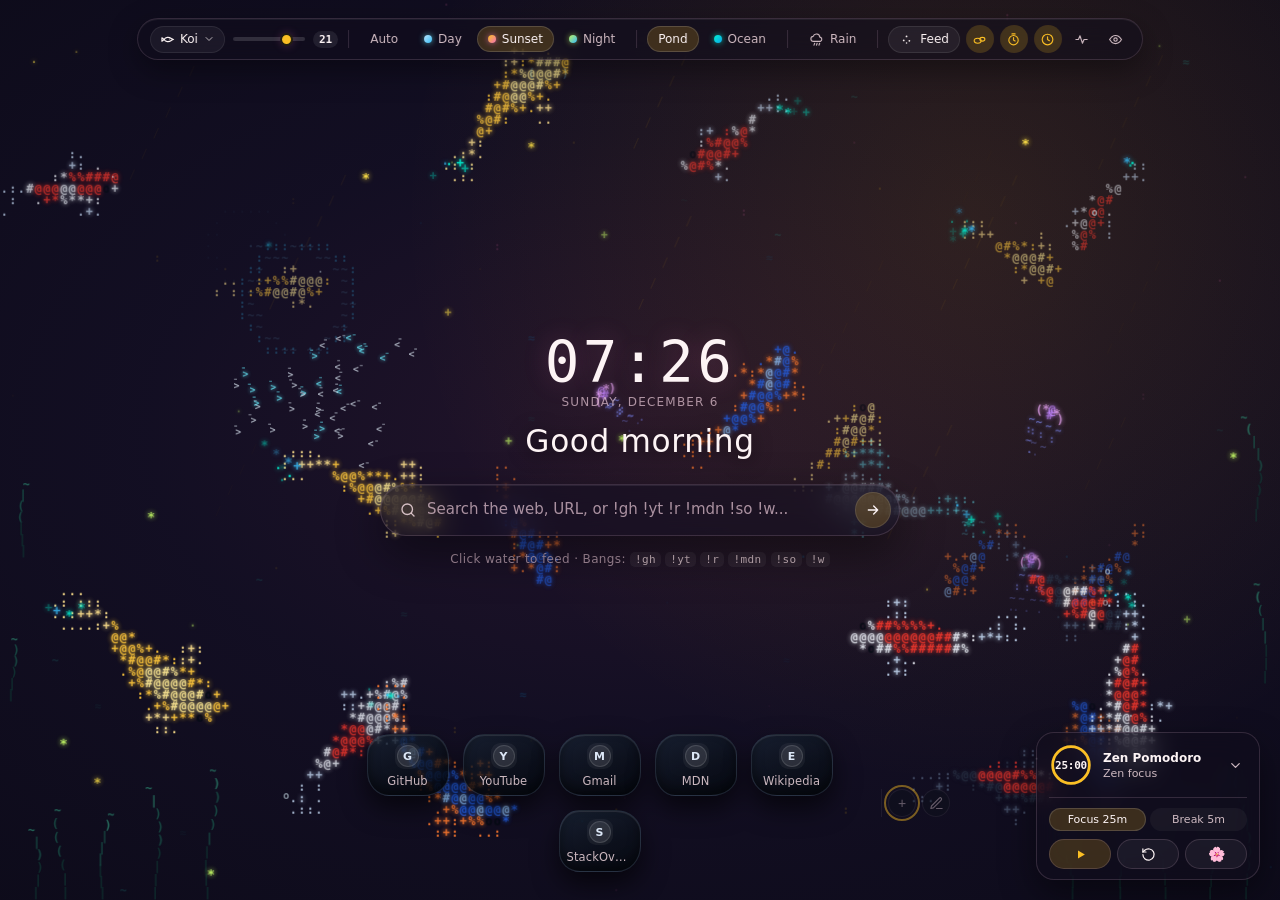
==== tests/ui.html @ 80a0f264 "refactor: complete audit remediation with ES modules, i18n, tests, and CI - Harden MV3 manifest CSP," ====
<!DOCTYPE html>
<html lang="es" data-solar="night">
<head>
  <meta charset="UTF-8">
  <title>UI Integration Tests · ASCII Koi Pond</title>
  <link rel="stylesheet" href="../styles/tokens.css">
  <link rel="stylesheet" href="../styles/base.css">
  <link rel="stylesheet" href="../styles/topbar.css">
  <link rel="stylesheet" href="../styles/stage.css">
  <link rel="stylesheet" href="../styles/widgets.css">
  <link rel="stylesheet" href="../styles/responsive.css">
</head>
<body>
  <div id="test-report" data-status="running" data-pass="0" data-fail="0" hidden>
    <pre id="test-summary">Running...</pre>
    <ul id="test-log"></ul>
  </div>
  <script type="module" src="./ui.js"></script>
</body>
</html>
---- styles/tokens.css ----
@property --bg-base {
  syntax: "<color>";
  inherits: true;
  initial-value: #05080f;
}

@property --bg-radial-1 {
  syntax: "<color>";
  inherits: true;
  initial-value: rgba(18, 36, 62, 0.36);
}

@property --bg-radial-2 {
  syntax: "<color>";
  inherits: true;
  initial-value: rgba(9, 18, 32, 0.22);
}

@property --bg-radial-accent {
  syntax: "<color>";
  inherits: true;
  initial-value: rgba(56, 189, 248, 0.05);
}

:root {
  --bg-base: #05080f;
  --bg-radial-1: rgba(18, 36, 62, 0.36);
  --bg-radial-2: rgba(9, 18, 32, 0.22);
  --bg-radial-accent: rgba(56, 189, 248, 0.05);
  --surface-glass: rgba(10, 16, 28, 0.56);
  --surface-glass-hover: rgba(15, 24, 40, 0.72);
  --surface-pill: rgba(9, 14, 24, 0.54);
  --border-glass: rgba(190, 220, 255, 0.13);
  --border-glass-focus: rgba(125, 211, 252, 0.48);
  --text-primary: #eef4ff;
  --text-secondary: rgba(210, 226, 248, 0.80);
  --text-muted: rgba(176, 202, 234, 0.68);
  --accent: #7dd3fc;
  --accent-soft: rgba(125, 211, 252, 0.16);
  --accent-glow: rgba(125, 211, 252, 0.22);
  --font-sans: system-ui, -apple-system, "Segoe UI", Roboto, "Helvetica Neue", Arial, sans-serif;
  --font-mono: "Cascadia Code", "JetBrains Mono", "Fira Code", Consolas, "SFMono-Regular", ui-monospace, monospace;
}

/* Día (07:00 - 17:59): Azul petróleo profundo #081424 */
html[data-solar="day"] {
  --bg-base: #081424;
  --bg-radial-1: rgba(24, 72, 108, 0.42);
  --bg-radial-2: rgba(12, 34, 58, 0.28);
  --bg-radial-accent: rgba(125, 211, 252, 0.11);
  --surface-glass: rgba(10, 24, 40, 0.52);
  --surface-glass-hover: rgba(14, 34, 56, 0.68);
  --surface-pill: rgba(9, 22, 38, 0.5);
  --border-glass: rgba(186, 230, 253, 0.17);
  --border-glass-focus: rgba(103, 232, 249, 0.55);
  --text-primary: #f0f9ff;
  --text-secondary: rgba(214, 238, 254, 0.84);
  --text-muted: rgba(196, 228, 250, 0.70);
  --accent: #67e8f9;
  --accent-soft: rgba(103, 232, 249, 0.18);
  --accent-glow: rgba(103, 232, 249, 0.26);
}

/* Atardecer (18:00 - 20:29): Índigo oscuro con reflejos ámbar y magenta sutiles */
html[data-solar="sunset"] {
  --bg-base: #0d0b1a;
  --bg-radial-1: rgba(74, 36, 72, 0.36);
  --bg-radial-2: rgba(34, 24, 58, 0.28);
  --bg-radial-accent: rgba(245, 158, 11, 0.12);
  --surface-glass: rgba(20, 15, 32, 0.56);
  --surface-glass-hover: rgba(30, 21, 46, 0.72);
  --surface-pill: rgba(18, 13, 28, 0.54);
  --border-glass: rgba(251, 207, 232, 0.15);
  --border-glass-focus: rgba(251, 191, 36, 0.52);
  --text-primary: #fdf4f5;
  --text-secondary: rgba(246, 222, 228, 0.82);
  --text-muted: rgba(232, 200, 214, 0.70);
  --accent: #fbbf24;
  --accent-soft: rgba(251, 191, 36, 0.18);
  --accent-glow: rgba(244, 114, 182, 0.24);
}

/* Noche (20:30 - 06:59): Fondo abisal #05080f */
html[data-solar="night"] {
  --bg-base: #05080f;
  --bg-radial-1: rgba(14, 28, 50, 0.34);
  --bg-radial-2: rgba(7, 14, 26, 0.24);
  --bg-radial-accent: rgba(163, 230, 53, 0.04);
  --surface-glass: rgba(8, 13, 24, 0.58);
  --surface-glass-hover: rgba(13, 20, 36, 0.74);
  --surface-pill: rgba(8, 12, 22, 0.55);
  --border-glass: rgba(190, 220, 255, 0.12);
  --border-glass-focus: rgba(163, 230, 53, 0.45);
  --text-primary: #eef4ff;
  --text-secondary: rgba(206, 224, 246, 0.80);
  --text-muted: rgba(176, 202, 234, 0.68);
  --accent: #bef264;
  --accent-soft: rgba(190, 242, 100, 0.15);
  --accent-glow: rgba(190, 242, 100, 0.2);
}

html[data-biome="ocean"] {
  --bg-radial-1: rgba(12, 48, 72, 0.42);
  --bg-radial-2: rgba(6, 24, 42, 0.28);
  --bg-radial-accent: rgba(0, 245, 212, 0.08);
}

html[data-biome="ocean"][data-solar="night"] {
  --accent: #2dd4bf;
  --accent-soft: rgba(45, 212, 191, 0.16);
  --accent-glow: rgba(45, 212, 191, 0.22);
  --border-glass-focus: rgba(45, 212, 191, 0.48);
}
---- styles/base.css ----
*,
*::before,
*::after {
  box-sizing: border-box;
}

html {
  transition:
    --bg-base 0.9s ease,
    --bg-radial-1 0.9s ease,
    --bg-radial-2 0.9s ease,
    --bg-radial-accent 0.9s ease;
}

html,
body {
  margin: 0;
  padding: 0;
  width: 100%;
  height: 100%;
  overflow: hidden;
  background-color: var(--bg-base);
  color: var(--text-primary);
  font-family: var(--font-sans);
  -webkit-font-smoothing: antialiased;
}

body {
  position: relative;
  background:
    radial-gradient(circle at 76% 24%, var(--bg-radial-accent) 0%, transparent 48%),
    radial-gradient(
      ellipse 80% 70% at 50% 48%,
      var(--bg-radial-1) 0%,
      var(--bg-radial-2) 48%,
      var(--bg-base) 100%
    );
}

#koi-canvas {
  position: fixed;
  inset: 0;
  width: 100%;
  height: 100%;
  display: block;
  z-index: 0;
  cursor: crosshair;
  user-select: none;
}

#koi-canvas,
.top-bar,
.fauna-popover,
.river-stones-dock,
.pomodoro-widget,
.zen-exit-btn,
.zen-toast,
.perf-badge {
  user-select: none;
}

.fauna-trigger-btn:focus-visible,
.range-slider:focus-visible,
.solar-btn:focus-visible,
.biome-btn:focus-visible,
.toggle-btn:focus-visible,
.action-btn:focus-visible,
.icon-btn:focus-visible,
.fauna-preset-btn:focus-visible,
.species-card:focus-visible,
.env-chip:focus-visible,
.firefly-mode-btn:focus-visible,
.bang-badge:focus-visible,
.search-submit:focus-visible,
.river-stone:focus-visible,
.stone-mini-btn:focus-visible,
.stone-ctrl-btn:focus-visible,
.stone-modal-btn:focus-visible,
.pomo-collapse-btn:focus-visible,
.pomo-mode-btn:focus-visible,
.pomo-btn:focus-visible,
.zen-exit-btn:focus-visible {
  outline: 2px solid var(--accent);
  outline-offset: 2px;
}

@supports not ((backdrop-filter: blur(1px)) or (-webkit-backdrop-filter: blur(1px))) {
  :root,
  html[data-solar="day"],
  html[data-solar="sunset"],
  html[data-solar="night"] {
    --surface-glass: rgba(10, 16, 28, 0.88);
    --surface-pill: rgba(9, 14, 24, 0.86);
  }
}
---- styles/topbar.css ----
/* --- Top Discrete Control Pill --- */
.top-bar {
  position: fixed;
  top: 18px;
  left: 50%;
  transform: translateX(-50%);
  z-index: 20;
  max-width: calc(100vw - 24px);
  transition: opacity 0.4s ease, transform 0.4s cubic-bezier(0.22, 1, 0.36, 1);
}

.control-pill {
  display: flex;
  align-items: center;
  gap: 10px;
  padding: 6px 12px;
  border-radius: 999px;
  background: var(--surface-pill);
  border: 1px solid var(--border-glass);
  backdrop-filter: blur(14px);
  -webkit-backdrop-filter: blur(14px);
  box-shadow:
    0 10px 30px rgba(0, 0, 0, 0.38),
    inset 0 1px 0 rgba(255, 255, 255, 0.06);
  flex-wrap: nowrap;
  overflow-x: auto;
  scrollbar-width: none;
}

.control-pill::-webkit-scrollbar {
  display: none;
}

.control-group {
  display: flex;
  align-items: center;
  gap: 6px;
  flex-shrink: 0;
}

.icon {
  width: 15px;
  height: 15px;
  flex-shrink: 0;
}

.pill-divider {
  width: 1px;
  height: 18px;
  background: var(--border-glass);
  flex-shrink: 0;
}

/* Range Slider */
.range-slider {
  -webkit-appearance: none;
  appearance: none;
  width: 72px;
  height: 4px;
  border-radius: 999px;
  background: rgba(255, 255, 255, 0.14);
  outline: none;
  cursor: pointer;
}

.range-slider::-webkit-slider-thumb {
  -webkit-appearance: none;
  appearance: none;
  width: 13px;
  height: 13px;
  border-radius: 50%;
  background: var(--accent);
  border: 2px solid rgba(5, 8, 15, 0.88);
  box-shadow: 0 0 10px var(--accent-glow);
  cursor: pointer;
  transition: transform 0.15s ease;
}

.range-slider::-webkit-slider-thumb:hover {
  transform: scale(1.16);
}

.range-slider::-moz-range-thumb {
  width: 13px;
  height: 13px;
  border-radius: 50%;
  background: var(--accent);
  border: 2px solid rgba(5, 8, 15, 0.88);
  box-shadow: 0 0 10px var(--accent-glow);
  cursor: pointer;
}

.count-badge {
  min-width: 22px;
  text-align: center;
  font-family: var(--font-mono);
  font-size: 11px;
  font-weight: 600;
  color: var(--text-primary);
  background: rgba(255, 255, 255, 0.08);
  padding: 2px 6px;
  border-radius: 999px;
}

.solar-selector,
.biome-selector,
.control-toggles {
  gap: 4px;
}

.solar-btn,
.biome-btn,
.toggle-btn,
.action-btn,
.icon-btn {
  display: inline-flex;
  align-items: center;
  justify-content: center;
  gap: 6px;
  border: 1px solid transparent;
  background: transparent;
  color: var(--text-secondary);
  font-family: var(--font-sans);
  font-size: 12px;
  font-weight: 500;
  border-radius: 999px;
  padding: 5px 10px;
  cursor: pointer;
  transition:
    color 0.2s ease,
    background-color 0.2s ease,
    border-color 0.2s ease,
    transform 0.15s ease;
  white-space: nowrap;
}

.solar-btn:hover,
.biome-btn:hover,
.toggle-btn:hover,
.action-btn:hover,
.icon-btn:hover {
  color: var(--text-primary);
  background: rgba(255, 255, 255, 0.08);
}

.solar-btn:active,
.biome-btn:active,
.toggle-btn:active,
.action-btn:active,
.icon-btn:active {
  transform: scale(0.96);
}

.solar-btn.is-active,
.biome-btn.is-active,
.toggle-btn[aria-pressed="true"] {
  color: var(--text-primary);
  background: var(--accent-soft);
  border-color: rgba(255, 255, 255, 0.15);
}

.swatch {
  width: 8px;
  height: 8px;
  border-radius: 50%;
  display: inline-block;
}

.swatch-ocean {
  background: linear-gradient(135deg, #00f5d4, #0ea5e9);
  box-shadow: 0 0 6px rgba(0, 245, 212, 0.7);
}

.swatch-day {
  background: linear-gradient(135deg, #bae6fd, #38bdf8);
  box-shadow: 0 0 6px rgba(103, 232, 249, 0.7);
}

.swatch-sunset {
  background: linear-gradient(135deg, #fbbf24, #f472b6);
  box-shadow: 0 0 6px rgba(244, 114, 182, 0.7);
}

.swatch-night {
  background: linear-gradient(135deg, #bef264, #38bdf8);
  box-shadow: 0 0 6px rgba(190, 242, 100, 0.65);
}

.action-btn {
  background: rgba(255, 255, 255, 0.06);
  border-color: rgba(255, 255, 255, 0.09);
  color: var(--text-primary);
}

.action-btn:hover {
  background: var(--accent-soft);
  border-color: var(--border-glass-focus);
}

.icon-btn {
  width: 28px;
  height: 28px;
  padding: 0;
}

.icon-btn[aria-pressed="true"] {
  color: var(--accent);
  background: var(--accent-soft);
}
---- styles/stage.css ----
/* --- Center Hero Stage --- */
.center-stage {
  position: fixed;
  inset: 0;
  z-index: 10;
  display: flex;
  align-items: center;
  justify-content: center;
  padding: 24px;
  pointer-events: none;
  transition: opacity 0.45s ease, transform 0.45s cubic-bezier(0.22, 1, 0.36, 1);
}

.hero-card {
  width: min(560px, 92vw);
  display: flex;
  flex-direction: column;
  align-items: center;
  text-align: center;
  gap: 12px;
  padding: 24px 20px;
  border-radius: 28px;
  pointer-events: auto;
}

.clock-wrap {
  display: flex;
  flex-direction: column;
  align-items: center;
  gap: 3px;
  transition: opacity 0.25s ease, max-height 0.25s ease, margin 0.25s ease;
}

.clock-wrap.is-hidden {
  opacity: 0;
  max-height: 0;
  overflow: hidden;
  margin: 0;
  pointer-events: none;
}

.clock {
  font-family: var(--font-mono);
  font-size: clamp(2.4rem, 5vw, 3.6rem);
  font-weight: 300;
  letter-spacing: 0.06em;
  line-height: 1;
  min-height: 1em;
  color: var(--text-primary);
  text-shadow: 0 0 26px var(--accent-glow);
}

.date-label {
  font-size: 12px;
  letter-spacing: 0.1em;
  text-transform: uppercase;
  color: var(--text-muted);
}

.greeting {
  margin: 2px 0 8px;
  font-size: clamp(1.35rem, 2.8vw, 1.95rem);
  font-weight: 400;
  letter-spacing: 0.02em;
  min-height: 1.3em;
  color: var(--text-primary);
  text-shadow: 0 2px 18px rgba(0, 0, 0, 0.65);
}

.search-form {
  width: 100%;
  display: flex;
  align-items: center;
  gap: 10px;
  padding: 7px 8px 7px 18px;
  border-radius: 999px;
  background: var(--surface-glass);
  border: 1px solid var(--border-glass);
  backdrop-filter: blur(14px);
  -webkit-backdrop-filter: blur(14px);
  box-shadow:
    0 18px 46px rgba(0, 0, 0, 0.45),
    inset 0 1px 0 rgba(255, 255, 255, 0.08);
  transition:
    border-color 0.25s ease,
    background-color 0.25s ease,
    box-shadow 0.25s ease,
    transform 0.25s ease;
}

.search-form:hover {
  background: var(--surface-glass-hover);
  border-color: rgba(255, 255, 255, 0.22);
}

.search-form:focus-within {
  background: var(--surface-glass-hover);
  border-color: var(--border-glass-focus);
  box-shadow:
    0 20px 52px rgba(0, 0, 0, 0.55),
    0 0 28px var(--accent-glow),
    inset 0 1px 0 rgba(255, 255, 255, 0.1);
  transform: translateY(-1px);
}

.search-form:has(.search-input:focus-visible) {
  outline: 2px solid var(--accent);
  outline-offset: 2px;
}

.search-icon {
  width: 18px;
  height: 18px;
  color: var(--text-secondary);
  flex-shrink: 0;
}

.search-input {
  flex: 1;
  min-width: 0;
  border: none;
  outline: none;
  background: transparent;
  color: var(--text-primary);
  font-family: var(--font-sans);
  font-size: 15px;
  line-height: 1.4;
  padding: 6px 0;
}

.search-input::placeholder {
  color: var(--text-muted);
}

.search-input::-webkit-search-cancel-button {
  -webkit-appearance: none;
  appearance: none;
}

.search-submit {
  width: 36px;
  height: 36px;
  border-radius: 50%;
  border: 1px solid rgba(255, 255, 255, 0.1);
  background: var(--accent-soft);
  color: var(--text-primary);
  display: inline-flex;
  align-items: center;
  justify-content: center;
  cursor: pointer;
  flex-shrink: 0;
  transition: background-color 0.2s ease, transform 0.15s ease, border-color 0.2s ease;
}

.search-submit svg {
  width: 16px;
  height: 16px;
}

.search-submit:hover {
  background: var(--accent);
  color: #05080f;
  border-color: transparent;
}

.search-submit:active {
  transform: scale(0.94);
}

.pond-hint {
  margin: 4px 0 0;
  font-size: 12px;
  letter-spacing: 0.03em;
  color: var(--text-muted);
}

/* --- Zen Mode --- */
html[data-zen="true"] .top-bar,
body.zen-mode .top-bar {
  opacity: 0;
  transform: translate(-50%, -14px);
  pointer-events: none;
}

html[data-zen="true"] .center-stage,
body.zen-mode .center-stage {
  opacity: 0;
  transform: scale(0.97);
  pointer-events: none;
}

html[data-zen="true"] .hero-card,
body.zen-mode .hero-card {
  pointer-events: none;
}

.zen-exit-btn {
  position: fixed;
  top: 18px;
  right: 18px;
  z-index: 30;
  display: inline-flex;
  align-items: center;
  gap: 7px;
  padding: 7px 13px;
  border-radius: 999px;
  background: var(--surface-pill);
  border: 1px solid var(--border-glass);
  backdrop-filter: blur(14px);
  -webkit-backdrop-filter: blur(14px);
  color: var(--text-secondary);
  font-family: var(--font-sans);
  font-size: 12px;
  font-weight: 500;
  cursor: pointer;
  opacity: 0;
  pointer-events: none;
  transform: translateY(-6px);
  transition: opacity 0.3s ease, transform 0.3s ease, color 0.2s ease, border-color 0.2s ease;
}

html[data-zen="true"] .zen-exit-btn,
body.zen-mode .zen-exit-btn {
  opacity: 0.72;
  pointer-events: auto;
  transform: translateY(0);
}

html[data-zen="true"].zen-ui-peek .zen-exit-btn,
body.zen-mode.zen-ui-peek .zen-exit-btn,
html[data-zen="true"] .zen-exit-btn:hover,
body.zen-mode .zen-exit-btn:hover,
html[data-zen="true"] .zen-exit-btn:focus-visible,
body.zen-mode .zen-exit-btn:focus-visible {
  opacity: 1;
  color: var(--text-primary);
  border-color: var(--border-glass-focus);
}

.zen-toast {
  position: fixed;
  bottom: 22px;
  left: 50%;
  transform: translate(-50%, 10px);
  z-index: 25;
  padding: 8px 16px;
  border-radius: 999px;
  background: var(--surface-pill);
  border: 1px solid var(--border-glass);
  backdrop-filter: blur(14px);
  -webkit-backdrop-filter: blur(14px);
  color: var(--text-secondary);
  font-size: 12px;
  opacity: 0;
  pointer-events: none;
  transition: opacity 0.35s ease, transform 0.35s ease;
}

.zen-toast.is-visible {
  opacity: 1;
  transform: translate(-50%, 0);
}

.zen-toast kbd {
  font-family: var(--font-mono);
  font-size: 11px;
  padding: 1px 6px;
  border-radius: 5px;
  background: rgba(255, 255, 255, 0.1);
  color: var(--text-primary);
}

/* --- Performance Telemetry Badge --- */
.perf-badge {
  position: fixed;
  top: 20px;
  left: 20px;
  z-index: 22;
  display: inline-flex;
  align-items: center;
  gap: 7px;
  padding: 6px 11px;
  border-radius: 999px;
  background: var(--surface-pill);
  border: 1px solid var(--border-glass);
  backdrop-filter: blur(12px);
  -webkit-backdrop-filter: blur(12px);
  font-family: var(--font-mono);
  font-size: 11px;
  letter-spacing: 0.02em;
  color: var(--text-secondary);
  pointer-events: none;
  box-shadow: 0 8px 24px rgba(0, 0, 0, 0.35);
}

.perf-badge[hidden] {
  display: none;
}

.perf-dot {
  width: 6px;
  height: 6px;
  border-radius: 50%;
  background: #4ade80;
  box-shadow: 0 0 8px rgba(74, 222, 128, 0.75);
}

/* --- Smart Search Bangs --- */
.bang-badge {
  display: inline-flex;
  align-items: center;
  padding: 3px 10px;
  border-radius: 999px;
  font-family: var(--font-sans);
  font-size: 12px;
  font-weight: 600;
  line-height: 1.2;
  letter-spacing: 0.02em;
  flex-shrink: 0;
  cursor: pointer;
  border: 1px solid rgba(255, 255, 255, 0.18);
  transition: transform 0.15s ease, opacity 0.15s ease;
}

.bang-badge:hover {
  opacity: 0.85;
}

.bang-badge[hidden] {
  display: none;
}

.bang-gh {
  background: rgba(241, 245, 249, 0.18);
  color: #f8fafc;
  border-color: rgba(241, 245, 249, 0.35);
}

.bang-yt {
  background: rgba(239, 68, 68, 0.22);
  color: #fecaca;
  border-color: rgba(248, 113, 113, 0.45);
}

.bang-r {
  background: rgba(249, 115, 22, 0.22);
  color: #fed7aa;
  border-color: rgba(251, 146, 60, 0.45);
}

.bang-mdn {
  background: rgba(59, 130, 246, 0.24);
  color: #bfdbfe;
  border-color: rgba(96, 165, 250, 0.48);
}

.bang-so {
  background: rgba(245, 158, 11, 0.24);
  color: #fde68a;
  border-color: rgba(251, 191, 36, 0.48);
}

.bang-w {
  background: rgba(148, 163, 184, 0.24);
  color: #e2e8f0;
  border-color: rgba(203, 213, 225, 0.42);
}

.pond-hint code {
  font-family: var(--font-mono);
  font-size: 11px;
  padding: 1px 5px;
  border-radius: 5px;
  background: rgba(255, 255, 255, 0.06);
  color: var(--text-secondary);
}
---- styles/widgets.css ----
/* --- River Stones Shortcut Dock --- */
.river-stones-dock {
  position: fixed;
  bottom: 22px;
  left: 50%;
  transform: translateX(-50%);
  z-index: 18;
  display: flex;
  align-items: center;
  gap: 12px;
  max-width: calc(100vw - 32px);
  padding: 6px 10px;
  transition: opacity 0.4s ease, transform 0.4s cubic-bezier(0.22, 1, 0.36, 1);
}

.river-stones-dock.is-hidden,
html[data-zen="true"] .river-stones-dock,
body.zen-mode .river-stones-dock {
  opacity: 0;
  transform: translate(-50%, 16px);
  pointer-events: none;
}

.river-stones-list {
  display: flex;
  align-items: center;
  justify-content: center;
  gap: 14px;
  flex-wrap: wrap;
}

.river-stone-wrap {
  position: relative;
  display: flex;
  align-items: center;
}

.river-stone {
  display: flex;
  flex-direction: column;
  align-items: center;
  justify-content: center;
  gap: 5px;
  width: 82px;
  height: 62px;
  padding: 8px 10px;
  background: linear-gradient(
    158deg,
    rgba(24, 34, 50, 0.84) 0%,
    rgba(12, 18, 28, 0.78) 55%,
    rgba(6, 10, 18, 0.92) 100%
  );
  border: 1px solid rgba(190, 220, 255, 0.12);
  color: var(--text-primary);
  text-decoration: none;
  box-shadow:
    0 12px 26px rgba(0, 0, 0, 0.6),
    inset 0 1px 1px rgba(255, 255, 255, 0.11),
    inset 0 -6px 12px rgba(0, 0, 0, 0.45);
  transition:
    transform 0.25s cubic-bezier(0.22, 1, 0.36, 1),
    border-color 0.25s ease,
    box-shadow 0.25s ease,
    background 0.25s ease;
}

.river-stone:hover {
  transform: translateY(-3px);
  background: linear-gradient(
    158deg,
    rgba(30, 44, 64, 0.90) 0%,
    rgba(15, 23, 36, 0.85) 55%,
    rgba(8, 13, 22, 0.95) 100%
  );
  border-color: var(--border-glass-focus);
  box-shadow:
    0 16px 32px rgba(0, 0, 0, 0.65),
    0 0 18px var(--accent-glow),
    inset 0 1px 1px rgba(255, 255, 255, 0.16);
}

.stone-icon-wrap {
  width: 26px;
  height: 26px;
  border-radius: 9px;
  background: rgba(255, 255, 255, 0.05);
  display: flex;
  align-items: center;
  justify-content: center;
  flex-shrink: 0;
}

.stone-favicon {
  width: 18px;
  height: 18px;
  border-radius: 4px;
  object-fit: contain;
}

.stone-fallback {
  width: 22px;
  height: 22px;
  border-radius: 50%;
  background: rgba(255, 255, 255, 0.08);
  border: 1px solid rgba(255, 255, 255, 0.12);
  color: #dce7f7;
  font-size: 11px;
  font-weight: 600;
  display: inline-flex;
  align-items: center;
  justify-content: center;
}

.stone-title {
  font-size: 11.5px;
  font-weight: 450;
  letter-spacing: 0.01em;
  color: var(--text-secondary);
  white-space: nowrap;
  overflow: hidden;
  text-overflow: ellipsis;
  max-width: 66px;
}

.stone-edit-actions {
  position: absolute;
  top: -10px;
  right: -8px;
  display: none;
  gap: 3px;
}

.river-stones-dock.is-editing .stone-edit-actions {
  display: flex;
}

.stone-mini-btn {
  width: 24px;
  height: 24px;
  border-radius: 50%;
  border: 1px solid rgba(255, 255, 255, 0.22);
  background: rgba(15, 23, 38, 0.92);
  color: var(--text-primary);
  font-size: 13px;
  line-height: 1;
  display: inline-flex;
  align-items: center;
  justify-content: center;
  cursor: pointer;
  padding: 0;
}

.stone-mini-del:hover {
  background: #ef4444;
  border-color: #f87171;
}

.stones-controls {
  display: flex;
  flex-direction: row;
  align-items: center;
  gap: 6px;
  padding-left: 6px;
  border-left: 1px solid var(--border-glass);
  opacity: 0.45;
  transition: opacity 0.25s ease;
}

.river-stones-dock:hover .stones-controls,
.river-stones-dock.is-editing .stones-controls {
  opacity: 1;
}

.stone-ctrl-btn {
  width: 28px;
  height: 28px;
  border-radius: 50%;
  border: 1px solid var(--border-glass);
  background: rgba(12, 18, 28, 0.78);
  color: var(--text-secondary);
  font-size: 14px;
  display: inline-flex;
  align-items: center;
  justify-content: center;
  cursor: pointer;
  transition: color 0.2s ease, border-color 0.2s ease, background-color 0.2s ease;
}

.stone-ctrl-btn:hover:not(:disabled),
.stone-ctrl-btn[aria-pressed="true"] {
  color: var(--text-primary);
  border-color: var(--border-glass-focus);
  background: var(--accent-soft);
}

.stone-ctrl-btn:disabled {
  opacity: 0.35;
  cursor: not-allowed;
}

/* Stone Modal */
.stone-modal {
  position: fixed;
  inset: 0;
  z-index: 50;
  display: flex;
  align-items: center;
  justify-content: center;
  background: rgba(3, 6, 12, 0.62);
  backdrop-filter: blur(6px);
}

.stone-modal[hidden] {
  display: none;
}

.stone-modal-card {
  width: min(360px, 90vw);
  padding: 20px;
  border-radius: 20px;
  background: rgba(12, 18, 30, 0.92);
  border: 1px solid var(--border-glass);
  box-shadow: 0 24px 60px rgba(0, 0, 0, 0.65);
  display: flex;
  flex-direction: column;
  gap: 14px;
}

.stone-modal-title {
  margin: 0;
  font-size: 16px;
  font-weight: 500;
  color: var(--text-primary);
}

.stone-field {
  display: flex;
  flex-direction: column;
  gap: 6px;
  font-size: 12px;
  color: var(--text-secondary);
}

.stone-field input {
  padding: 9px 12px;
  border-radius: 10px;
  border: 1px solid var(--border-glass);
  background: rgba(255, 255, 255, 0.05);
  color: var(--text-primary);
  font-family: var(--font-sans);
  font-size: 13px;
  outline: none;
}

.stone-field input:focus {
  border-color: var(--border-glass-focus);
}

.stone-field input:focus-visible {
  outline: 2px solid var(--accent);
  outline-offset: 1px;
  border-color: var(--border-glass-focus);
}

.stone-modal-actions {
  display: flex;
  align-items: center;
  justify-content: space-between;
  gap: 8px;
  margin-top: 4px;
}

.stone-modal-right {
  display: flex;
  gap: 8px;
}

.stone-modal-btn {
  padding: 7px 14px;
  border-radius: 999px;
  border: 1px solid var(--border-glass);
  font-family: var(--font-sans);
  font-size: 12px;
  font-weight: 500;
  cursor: pointer;
}

.stone-btn-ghost {
  background: transparent;
  color: var(--text-secondary);
}

.stone-btn-ghost:hover {
  color: var(--text-primary);
  background: rgba(255, 255, 255, 0.06);
}

.stone-btn-ghost.is-confirming {
  color: #fecaca;
  background: rgba(239, 68, 68, 0.2);
  border-color: rgba(248, 113, 113, 0.55);
}

.stone-btn-save {
  background: var(--accent);
  color: #05080f;
  border-color: transparent;
}

/* --- Pomodoro Widget --- */
.pomodoro-widget {
  position: fixed;
  right: 20px;
  bottom: 20px;
  z-index: 20;
  width: 224px;
  padding: 10px 12px;
  border-radius: 18px;
  background: var(--surface-pill);
  border: 1px solid var(--border-glass);
  backdrop-filter: blur(14px);
  -webkit-backdrop-filter: blur(14px);
  box-shadow: 0 14px 36px rgba(0, 0, 0, 0.45);
  transition: opacity 0.4s ease, transform 0.4s cubic-bezier(0.22, 1, 0.36, 1), width 0.25s ease;
}

.pomodoro-widget.is-hidden,
html[data-zen="true"] .pomodoro-widget,
body.zen-mode .pomodoro-widget {
  opacity: 0;
  transform: translateY(14px);
  pointer-events: none;
}

.pomo-header {
  display: flex;
  align-items: center;
  gap: 10px;
}

.pomo-ring-wrap {
  position: relative;
  width: 44px;
  height: 44px;
  flex-shrink: 0;
  display: flex;
  align-items: center;
  justify-content: center;
}

.pomo-svg {
  width: 44px;
  height: 44px;
  transform: rotate(-90deg);
}

.pomo-track {
  fill: none;
  stroke: rgba(255, 255, 255, 0.1);
  stroke-width: 3;
}

.pomo-progress {
  fill: none;
  stroke: var(--accent);
  stroke-width: 3;
  stroke-linecap: round;
  transition: stroke-dashoffset 0.3s linear;
}

.pomo-time {
  position: absolute;
  font-family: var(--font-mono);
  font-size: 11px;
  font-weight: 600;
  letter-spacing: -0.02em;
  color: var(--text-primary);
}

.pomo-summary {
  flex: 1;
  min-width: 0;
  display: flex;
  flex-direction: column;
  gap: 2px;
}

.pomo-title {
  font-size: 12px;
  font-weight: 600;
  color: var(--text-primary);
}

.pomo-status {
  font-size: 11px;
  color: var(--text-secondary);
  white-space: nowrap;
  overflow: hidden;
  text-overflow: ellipsis;
}

.pomo-collapse-btn {
  width: 24px;
  height: 24px;
  border-radius: 50%;
  border: 1px solid transparent;
  background: transparent;
  color: var(--text-secondary);
  display: inline-flex;
  align-items: center;
  justify-content: center;
  cursor: pointer;
  transition: transform 0.25s ease, background-color 0.2s ease, color 0.2s ease;
}

.pomo-collapse-btn:hover {
  color: var(--text-primary);
  background: rgba(255, 255, 255, 0.08);
}

.pomodoro-widget.is-collapsed .pomo-collapse-btn {
  transform: rotate(180deg);
}

.pomo-body {
  display: flex;
  flex-direction: column;
  gap: 8px;
  margin-top: 10px;
  padding-top: 10px;
  border-top: 1px solid var(--border-glass);
}

.pomodoro-widget.is-collapsed .pomo-body {
  display: none;
}

.pomo-modes {
  display: grid;
  grid-template-columns: 1fr 1fr;
  gap: 4px;
}

.pomo-mode-btn {
  padding: 4px 6px;
  border-radius: 999px;
  border: 1px solid transparent;
  background: rgba(255, 255, 255, 0.04);
  color: var(--text-secondary);
  font-family: var(--font-sans);
  font-size: 11px;
  cursor: pointer;
  transition: all 0.2s ease;
}

.pomo-mode-btn.is-active {
  color: var(--text-primary);
  background: var(--accent-soft);
  border-color: rgba(255, 255, 255, 0.14);
}

.pomo-actions {
  display: flex;
  align-items: center;
  justify-content: space-between;
  gap: 6px;
}

.pomo-btn {
  flex: 1;
  height: 30px;
  border-radius: 999px;
  border: 1px solid var(--border-glass);
  background: rgba(255, 255, 255, 0.05);
  color: var(--text-primary);
  display: inline-flex;
  align-items: center;
  justify-content: center;
  cursor: pointer;
  transition: background-color 0.2s ease, border-color 0.2s ease, transform 0.15s ease;
}

.pomo-btn:hover {
  background: rgba(255, 255, 255, 0.12);
  border-color: var(--border-glass-focus);
}

.pomo-btn:active {
  transform: scale(0.95);
}

.pomo-btn-primary {
  background: var(--accent-soft);
  color: var(--accent);
}

.pomo-btn-primary .icon-pause {
  display: none;
}

.pomo-btn-primary.is-running .icon-play {
  display: none;
}

.pomo-btn-primary.is-running .icon-pause {
  display: block;
}

.pomo-btn-sakura {
  font-size: 14px;
}

.pomo-btn-sakura:hover {
  background: rgba(255, 183, 197, 0.2);
  border-color: rgba(255, 183, 197, 0.45);
}

/* --- Fauna Selector Trigger & Popover --- */
.fauna-trigger-btn {
  display: inline-flex;
  align-items: center;
  gap: 5px;
  padding: 5px 9px;
  border-radius: 999px;
  border: 1px solid rgba(255, 255, 255, 0.08);
  background: rgba(255, 255, 255, 0.05);
  color: var(--text-primary);
  font-family: var(--font-sans);
  font-size: 12px;
  font-weight: 500;
  cursor: pointer;
  white-space: nowrap;
  transition: background-color 0.2s ease, border-color 0.2s ease, color 0.2s ease;
}

.fauna-trigger-btn:hover,
.fauna-trigger-btn[aria-expanded="true"] {
  background: var(--accent-soft);
  border-color: var(--border-glass-focus);
}

.chevron-icon {
  width: 12px;
  height: 12px;
  opacity: 0.72;
  transition: transform 0.2s ease;
}

.fauna-trigger-btn[aria-expanded="true"] .chevron-icon {
  transform: rotate(180deg);
}

.fauna-popover {
  position: fixed;
  top: 66px;
  left: 50%;
  transform: translateX(-50%);
  z-index: 26;
  width: min(440px, calc(100vw - 24px));
  padding: 14px;
  border-radius: 20px;
  background: rgba(9, 14, 24, 0.84);
  border: 1px solid var(--border-glass);
  backdrop-filter: blur(18px);
  -webkit-backdrop-filter: blur(18px);
  box-shadow:
    0 20px 50px rgba(0, 0, 0, 0.58),
    inset 0 1px 0 rgba(255, 255, 255, 0.08);
  display: flex;
  flex-direction: column;
  gap: 12px;
}

.fauna-popover[hidden],
html[data-zen="true"] .fauna-popover,
body.zen-mode .fauna-popover {
  display: none;
}

.fauna-popover-header {
  display: flex;
  align-items: center;
  justify-content: space-between;
  gap: 8px;
}

.fauna-popover-title {
  font-size: 12px;
  font-weight: 600;
  letter-spacing: 0.03em;
  color: var(--text-secondary);
}

.fauna-presets {
  display: flex;
  gap: 4px;
}

.fauna-preset-btn {
  padding: 3px 9px;
  border-radius: 999px;
  border: 1px solid var(--border-glass);
  background: rgba(255, 255, 255, 0.04);
  color: var(--text-secondary);
  font-family: var(--font-sans);
  font-size: 11px;
  cursor: pointer;
  transition: all 0.18s ease;
}

.fauna-preset-btn:hover {
  color: var(--text-primary);
  background: var(--accent-soft);
  border-color: var(--border-glass-focus);
}

.fauna-grid {
  display: grid;
  grid-template-columns: repeat(2, minmax(0, 1fr));
  gap: 8px;
}

.species-card {
  display: flex;
  align-items: center;
  gap: 10px;
  padding: 9px 11px;
  border-radius: 14px;
  border: 1px solid rgba(255, 255, 255, 0.08);
  background: rgba(255, 255, 255, 0.035);
  color: var(--text-secondary);
  font-family: var(--font-sans);
  text-align: left;
  cursor: pointer;
  transition: all 0.2s ease;
}

.species-card:hover {
  background: rgba(255, 255, 255, 0.08);
  color: var(--text-primary);
}

.species-card.is-active {
  background: var(--accent-soft);
  border-color: var(--border-glass-focus);
  color: var(--text-primary);
}

.species-swatch {
  width: 12px;
  height: 12px;
  border-radius: 50%;
  flex-shrink: 0;
}

.swatch-koi {
  background: linear-gradient(135deg, #ffffff 45%, #ff3b2f 55%);
  box-shadow: 0 0 8px rgba(255, 59, 47, 0.5);
}

.swatch-turtle {
  background: linear-gradient(135deg, #2d6a4f 45%, #e9c46a 65%);
  box-shadow: 0 0 8px rgba(82, 183, 136, 0.5);
}

.swatch-whale {
  background: linear-gradient(135deg, #2c5364 45%, #e0f4ff 70%);
  box-shadow: 0 0 8px rgba(224, 244, 255, 0.55);
}

.swatch-hammer {
  background: linear-gradient(135deg, #64748b 40%, #cbd5e1 70%);
  box-shadow: 0 0 8px rgba(148, 163, 184, 0.5);
}

.swatch-firefly {
  background: radial-gradient(circle, #fde047 20%, #bef264 75%);
  box-shadow: 0 0 10px rgba(190, 242, 100, 0.7);
}

.species-info {
  display: flex;
  flex-direction: column;
  gap: 2px;
  min-width: 0;
}

.species-name {
  font-size: 12px;
  font-weight: 600;
  color: inherit;
}

.species-desc {
  font-size: 11.5px;
  color: var(--text-muted);
  white-space: nowrap;
  overflow: hidden;
  text-overflow: ellipsis;
}

.fauna-env-section {
  display: flex;
  flex-direction: column;
  gap: 8px;
  padding-top: 10px;
  border-top: 1px solid var(--border-glass);
}

.env-chips {
  display: flex;
  flex-wrap: wrap;
  gap: 6px;
}

.env-chip {
  padding: 5px 10px;
  border-radius: 999px;
  border: 1px solid rgba(255, 255, 255, 0.08);
  background: rgba(255, 255, 255, 0.04);
  color: var(--text-secondary);
  font-family: var(--font-sans);
  font-size: 11px;
  font-weight: 500;
  cursor: pointer;
  transition: all 0.18s ease;
}

.env-chip:hover {
  color: var(--text-primary);
  background: rgba(255, 255, 255, 0.09);
}

.env-chip.is-active {
  color: var(--text-primary);
  background: var(--accent-soft);
  border-color: var(--border-glass-focus);
}

.fauna-fireflies-row {
  display: flex;
  align-items: center;
  justify-content: space-between;
  gap: 10px;
  padding-top: 10px;
  border-top: 1px solid var(--border-glass);
}

.fauna-fireflies-label {
  display: inline-flex;
  align-items: center;
  gap: 8px;
  font-size: 12px;
  font-weight: 500;
  color: var(--text-primary);
}

.firefly-modes {
  display: inline-flex;
  gap: 4px;
}

.firefly-mode-btn {
  padding: 4px 10px;
  border-radius: 999px;
  border: 1px solid transparent;
  background: rgba(255, 255, 255, 0.05);
  color: var(--text-secondary);
  font-family: var(--font-sans);
  font-size: 11px;
  font-weight: 500;
  cursor: pointer;
  transition: all 0.18s ease;
}

.firefly-mode-btn:hover {
  color: var(--text-primary);
  background: rgba(255, 255, 255, 0.1);
}

.firefly-mode-btn.is-active {
  color: var(--text-primary);
  background: var(--accent-soft);
  border-color: var(--border-glass-focus);
}
---- styles/responsive.css ----
@media (max-width: 1280px) {
  .perf-badge {
    top: 68px;
    left: 16px;
  }
}

@media (max-width: 520px) {
  .fauna-grid {
    grid-template-columns: 1fr;
  }
}

@media (max-width: 960px) {
  .pomodoro-widget {
    bottom: 92px;
    right: 14px;
  }
}

@media (max-width: 860px) {
  .control-pill {
    gap: 6px;
    padding: 6px 10px;
  }

  .toggle-btn span,
  .action-btn span {
    display: none;
  }

  .range-slider {
    width: 58px;
  }
}

@media (max-height: 640px) {
  .top-bar {
    top: 10px;
  }

  .river-stones-dock {
    bottom: 10px;
  }

  .hero-card {
    gap: 8px;
    padding: 12px 16px;
  }

  .clock {
    font-size: clamp(1.8rem, 4vw, 2.5rem);
  }

  .greeting {
    font-size: clamp(1.1rem, 2.2vw, 1.5rem);
    margin: 0 0 4px;
  }

  .pomodoro-widget {
    bottom: 12px;
    right: 12px;
  }
}

@media (prefers-reduced-motion: reduce) {
  *,
  *::before,
  *::after {
    animation-duration: 0.01ms !important;
    animation-iteration-count: 1 !important;
    transition-duration: 0.01ms !important;
    scroll-behavior: auto !important;
  }

  .control-pill,
  .search-form,
  .pomodoro-widget,
  .fauna-popover,
  .zen-exit-btn,
  .zen-toast,
  .perf-badge,
  .stone-modal {
    backdrop-filter: none !important;
    -webkit-backdrop-filter: none !important;
  }
}
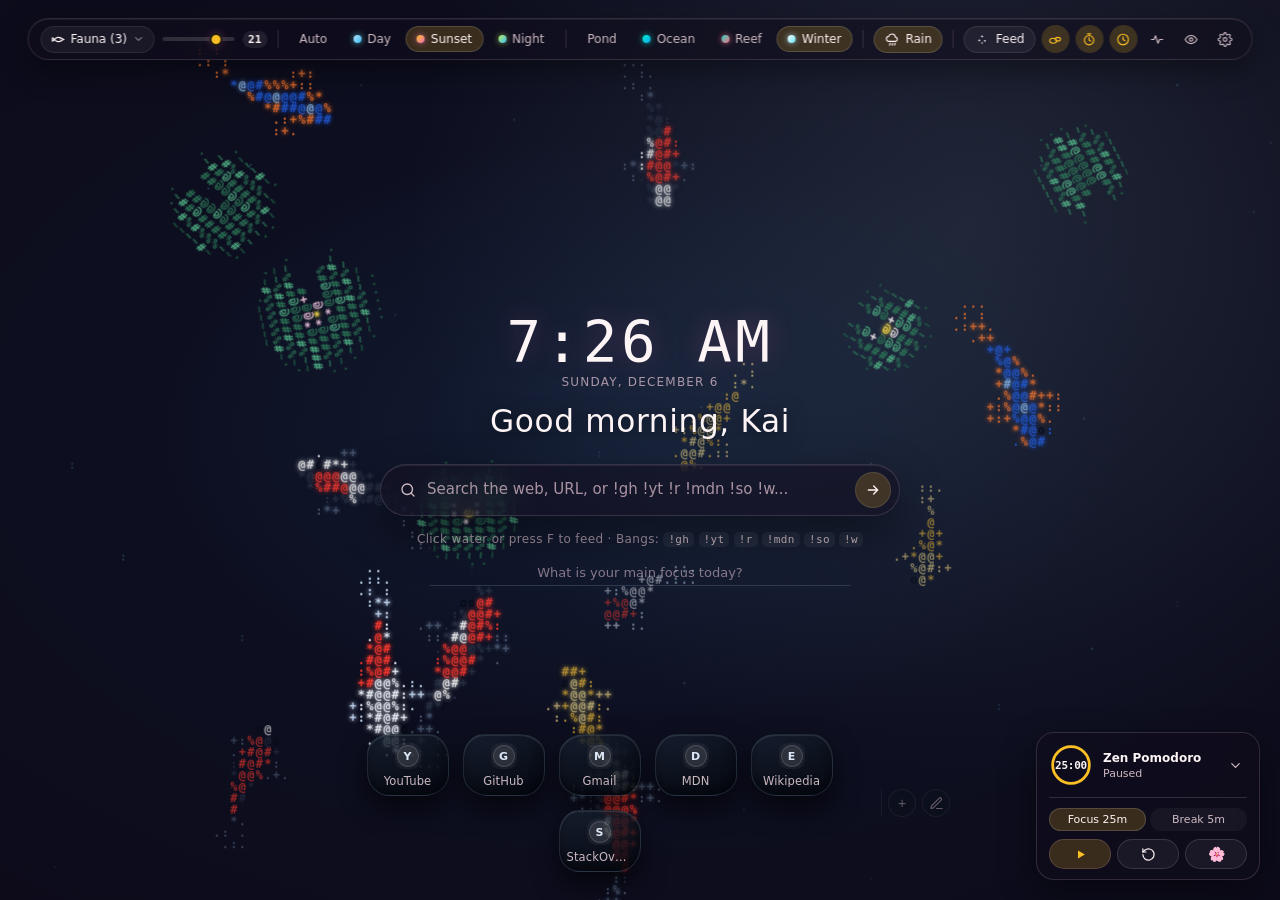
==== commit 079a80e3: "feat: release v2.1.0 with custom bangs, stone reorder, sync/backup, Eco mode, new biomes/species, an" ====
--- a/tests/ui.html
+++ b/tests/ui.html
@@ -7,7 +7,10 @@
   <link rel="stylesheet" href="../styles/base.css">
   <link rel="stylesheet" href="../styles/topbar.css">
   <link rel="stylesheet" href="../styles/stage.css">
-  <link rel="stylesheet" href="../styles/widgets.css">
+  <link rel="stylesheet" href="../styles/stones.css">
+  <link rel="stylesheet" href="../styles/pomodoro.css">
+  <link rel="stylesheet" href="../styles/fauna-popover.css">
+  <link rel="stylesheet" href="../styles/settings.css">
   <link rel="stylesheet" href="../styles/responsive.css">
 </head>
 <body>
--- a/styles/tokens.css
+++ b/styles/tokens.css
@@ -111,3 +111,29 @@
   --accent-glow: rgba(45, 212, 191, 0.22);
   --border-glass-focus: rgba(45, 212, 191, 0.48);
 }
+
+html[data-biome="reef"] {
+  --bg-radial-1: rgba(14, 72, 82, 0.42);
+  --bg-radial-2: rgba(48, 22, 54, 0.28);
+  --bg-radial-accent: rgba(251, 113, 133, 0.10);
+}
+
+html[data-biome="reef"][data-solar="night"] {
+  --accent: #fb7185;
+  --accent-soft: rgba(251, 113, 133, 0.16);
+  --accent-glow: rgba(251, 113, 133, 0.24);
+  --border-glass-focus: rgba(251, 113, 133, 0.5);
+}
+
+html[data-biome="winter"] {
+  --bg-radial-1: rgba(28, 56, 92, 0.42);
+  --bg-radial-2: rgba(12, 24, 46, 0.3);
+  --bg-radial-accent: rgba(186, 230, 253, 0.11);
+}
+
+html[data-biome="winter"][data-solar="night"] {
+  --accent: #bae6fd;
+  --accent-soft: rgba(186, 230, 253, 0.16);
+  --accent-glow: rgba(103, 232, 249, 0.25);
+  --border-glass-focus: rgba(186, 230, 253, 0.52);
+}
--- a/styles/base.css
+++ b/styles/base.css
@@ -79,7 +79,12 @@
 .pomo-collapse-btn:focus-visible,
 .pomo-mode-btn:focus-visible,
 .pomo-btn:focus-visible,
-.zen-exit-btn:focus-visible {
+.zen-exit-btn:focus-visible,
+.clock-format-btn:focus-visible,
+.eco-mode-btn:focus-visible,
+.settings-modal-btn:focus-visible,
+.settings-bang-del:focus-visible,
+.daily-focus-input:focus-visible {
   outline: 2px solid var(--accent);
   outline-offset: 2px;
 }
--- a/styles/topbar.css
+++ b/styles/topbar.css
@@ -171,6 +171,16 @@
   box-shadow: 0 0 6px rgba(0, 245, 212, 0.7);
 }
 
+.swatch-reef {
+  background: linear-gradient(135deg, #2dd4bf, #fb7185);
+  box-shadow: 0 0 6px rgba(251, 113, 133, 0.7);
+}
+
+.swatch-winter {
+  background: linear-gradient(135deg, #f8fafc, #67e8f9);
+  box-shadow: 0 0 6px rgba(186, 230, 253, 0.75);
+}
+
 .swatch-day {
   background: linear-gradient(135deg, #bae6fd, #38bdf8);
   box-shadow: 0 0 6px rgba(103, 232, 249, 0.7);
--- a/styles/stage.css
+++ b/styles/stage.css
@@ -366,6 +366,100 @@
   border-color: rgba(203, 213, 225, 0.42);
 }
 
+.bang-custom {
+  background: rgba(45, 212, 191, 0.2);
+  color: #ccfbf1;
+  border-color: rgba(45, 212, 191, 0.45);
+}
+
+.search-box-wrap {
+  position: relative;
+  width: 100%;
+}
+
+.bang-suggestions {
+  position: absolute;
+  top: calc(100% + 8px);
+  left: 14px;
+  right: 14px;
+  margin: 0;
+  padding: 6px;
+  list-style: none;
+  border-radius: 16px;
+  background: rgba(9, 14, 24, 0.92);
+  border: 1px solid var(--border-glass);
+  backdrop-filter: blur(16px);
+  -webkit-backdrop-filter: blur(16px);
+  box-shadow: 0 18px 42px rgba(0, 0, 0, 0.55);
+  z-index: 30;
+  max-height: 210px;
+  overflow-y: auto;
+  text-align: left;
+}
+
+.bang-suggestions[hidden] {
+  display: none;
+}
+
+.bang-suggest-item {
+  display: flex;
+  align-items: center;
+  gap: 10px;
+  padding: 7px 10px;
+  border-radius: 10px;
+  cursor: pointer;
+  color: var(--text-secondary);
+  font-size: 13px;
+}
+
+.bang-suggest-item code {
+  font-family: var(--font-mono);
+  font-size: 12px;
+  padding: 2px 7px;
+  border-radius: 999px;
+  background: var(--accent-soft);
+  color: var(--text-primary);
+}
+
+.bang-suggest-item:hover,
+.bang-suggest-item.is-selected {
+  background: rgba(255, 255, 255, 0.08);
+  color: var(--text-primary);
+}
+
+.daily-focus-wrap {
+  width: min(420px, 100%);
+  margin-top: 2px;
+}
+
+.daily-focus-wrap[hidden] {
+  display: none;
+}
+
+.daily-focus-input {
+  width: 100%;
+  border: none;
+  border-bottom: 1px solid rgba(190, 220, 255, 0.16);
+  background: transparent;
+  color: var(--text-secondary);
+  font-family: var(--font-sans);
+  font-size: 13px;
+  text-align: center;
+  padding: 5px 10px;
+  outline: none;
+  transition: border-color 0.2s ease, color 0.2s ease;
+}
+
+.daily-focus-input::placeholder {
+  color: var(--text-muted);
+  opacity: 0.78;
+}
+
+.daily-focus-input:focus {
+  border-bottom-color: var(--accent);
+  color: var(--text-primary);
+}
+
 .pond-hint code {
   font-family: var(--font-mono);
   font-size: 11px;
--- a/styles/stones.css
+++ b/styles/stones.css
@@ -0,0 +1,324 @@
+/* --- River Stones Shortcut Dock --- */
+.river-stones-dock {
+  position: fixed;
+  bottom: 22px;
+  left: 50%;
+  transform: translateX(-50%);
+  z-index: 18;
+  display: flex;
+  align-items: center;
+  gap: 12px;
+  max-width: calc(100vw - 32px);
+  padding: 6px 10px;
+  transition: opacity 0.4s ease, transform 0.4s cubic-bezier(0.22, 1, 0.36, 1);
+}
+
+.river-stones-dock.is-hidden,
+html[data-zen="true"] .river-stones-dock,
+body.zen-mode .river-stones-dock {
+  opacity: 0;
+  transform: translate(-50%, 16px);
+  pointer-events: none;
+}
+
+.river-stones-list {
+  display: flex;
+  align-items: center;
+  justify-content: center;
+  gap: 14px;
+  flex-wrap: wrap;
+}
+
+.river-stone-wrap {
+  position: relative;
+  display: flex;
+  align-items: center;
+}
+
+.river-stone {
+  display: flex;
+  flex-direction: column;
+  align-items: center;
+  justify-content: center;
+  gap: 5px;
+  width: 82px;
+  height: 62px;
+  padding: 8px 10px;
+  background: linear-gradient(
+    158deg,
+    rgba(24, 34, 50, 0.84) 0%,
+    rgba(12, 18, 28, 0.78) 55%,
+    rgba(6, 10, 18, 0.92) 100%
+  );
+  border: 1px solid rgba(190, 220, 255, 0.12);
+  color: var(--text-primary);
+  text-decoration: none;
+  box-shadow:
+    0 12px 26px rgba(0, 0, 0, 0.6),
+    inset 0 1px 1px rgba(255, 255, 255, 0.11),
+    inset 0 -6px 12px rgba(0, 0, 0, 0.45);
+  transition:
+    transform 0.25s cubic-bezier(0.22, 1, 0.36, 1),
+    border-color 0.25s ease,
+    box-shadow 0.25s ease,
+    background 0.25s ease;
+}
+
+.river-stone:hover {
+  transform: translateY(-3px);
+  background: linear-gradient(
+    158deg,
+    rgba(30, 44, 64, 0.90) 0%,
+    rgba(15, 23, 36, 0.85) 55%,
+    rgba(8, 13, 22, 0.95) 100%
+  );
+  border-color: var(--border-glass-focus);
+  box-shadow:
+    0 16px 32px rgba(0, 0, 0, 0.65),
+    0 0 18px var(--accent-glow),
+    inset 0 1px 1px rgba(255, 255, 255, 0.16);
+}
+
+.stone-icon-wrap {
+  width: 26px;
+  height: 26px;
+  border-radius: 9px;
+  background: rgba(255, 255, 255, 0.05);
+  display: flex;
+  align-items: center;
+  justify-content: center;
+  flex-shrink: 0;
+}
+
+.stone-favicon {
+  width: 18px;
+  height: 18px;
+  border-radius: 4px;
+  object-fit: contain;
+}
+
+.stone-fallback {
+  width: 22px;
+  height: 22px;
+  border-radius: 50%;
+  background: rgba(255, 255, 255, 0.08);
+  border: 1px solid rgba(255, 255, 255, 0.12);
+  color: #dce7f7;
+  font-size: 11px;
+  font-weight: 600;
+  display: inline-flex;
+  align-items: center;
+  justify-content: center;
+}
+
+.stone-title {
+  font-size: 11.5px;
+  font-weight: 450;
+  letter-spacing: 0.01em;
+  color: var(--text-secondary);
+  white-space: nowrap;
+  overflow: hidden;
+  text-overflow: ellipsis;
+  max-width: 66px;
+}
+
+.river-stone-wrap.is-dragging {
+  opacity: 0.45;
+  transform: scale(0.95);
+}
+
+.river-stone-wrap.is-drop-target .river-stone {
+  border-color: var(--accent);
+  box-shadow: 0 0 18px var(--accent-glow);
+}
+
+.stone-edit-actions {
+  position: absolute;
+  top: -11px;
+  left: 50%;
+  transform: translateX(-50%);
+  display: none;
+  gap: 2px;
+}
+
+.river-stones-dock.is-editing .stone-edit-actions {
+  display: flex;
+}
+
+.stone-mini-btn {
+  width: 21px;
+  height: 21px;
+  border-radius: 50%;
+  border: 1px solid rgba(255, 255, 255, 0.22);
+  background: rgba(15, 23, 38, 0.94);
+  color: var(--text-primary);
+  font-size: 12px;
+  line-height: 1;
+  display: inline-flex;
+  align-items: center;
+  justify-content: center;
+  cursor: pointer;
+  padding: 0;
+}
+
+.stone-mini-btn:disabled {
+  opacity: 0.32;
+  cursor: not-allowed;
+}
+
+.stone-mini-del:hover {
+  background: #ef4444;
+  border-color: #f87171;
+}
+
+.stones-controls {
+  display: flex;
+  flex-direction: row;
+  align-items: center;
+  gap: 6px;
+  padding-left: 6px;
+  border-left: 1px solid var(--border-glass);
+  opacity: 0.45;
+  transition: opacity 0.25s ease;
+}
+
+.river-stones-dock:hover .stones-controls,
+.river-stones-dock.is-editing .stones-controls {
+  opacity: 1;
+}
+
+.stone-ctrl-btn {
+  width: 28px;
+  height: 28px;
+  border-radius: 50%;
+  border: 1px solid var(--border-glass);
+  background: rgba(12, 18, 28, 0.78);
+  color: var(--text-secondary);
+  font-size: 14px;
+  display: inline-flex;
+  align-items: center;
+  justify-content: center;
+  cursor: pointer;
+  transition: color 0.2s ease, border-color 0.2s ease, background-color 0.2s ease;
+}
+
+.stone-ctrl-btn:hover:not(:disabled),
+.stone-ctrl-btn[aria-pressed="true"] {
+  color: var(--text-primary);
+  border-color: var(--border-glass-focus);
+  background: var(--accent-soft);
+}
+
+.stone-ctrl-btn:disabled {
+  opacity: 0.35;
+  cursor: not-allowed;
+}
+
+/* Stone Modal */
+.stone-modal {
+  position: fixed;
+  inset: 0;
+  z-index: 50;
+  display: flex;
+  align-items: center;
+  justify-content: center;
+  background: rgba(3, 6, 12, 0.62);
+  backdrop-filter: blur(6px);
+}
+
+.stone-modal[hidden] {
+  display: none;
+}
+
+.stone-modal-card {
+  width: min(360px, 90vw);
+  padding: 20px;
+  border-radius: 20px;
+  background: rgba(12, 18, 30, 0.92);
+  border: 1px solid var(--border-glass);
+  box-shadow: 0 24px 60px rgba(0, 0, 0, 0.65);
+  display: flex;
+  flex-direction: column;
+  gap: 14px;
+}
+
+.stone-modal-title {
+  margin: 0;
+  font-size: 16px;
+  font-weight: 500;
+  color: var(--text-primary);
+}
+
+.stone-field {
+  display: flex;
+  flex-direction: column;
+  gap: 6px;
+  font-size: 12px;
+  color: var(--text-secondary);
+}
+
+.stone-field input {
+  padding: 9px 12px;
+  border-radius: 10px;
+  border: 1px solid var(--border-glass);
+  background: rgba(255, 255, 255, 0.05);
+  color: var(--text-primary);
+  font-family: var(--font-sans);
+  font-size: 13px;
+  outline: none;
+}
+
+.stone-field input:focus {
+  border-color: var(--border-glass-focus);
+}
+
+.stone-field input:focus-visible {
+  outline: 2px solid var(--accent);
+  outline-offset: 1px;
+  border-color: var(--border-glass-focus);
+}
+
+.stone-modal-actions {
+  display: flex;
+  align-items: center;
+  justify-content: space-between;
+  gap: 8px;
+  margin-top: 4px;
+}
+
+.stone-modal-right {
+  display: flex;
+  gap: 8px;
+}
+
+.stone-modal-btn {
+  padding: 7px 14px;
+  border-radius: 999px;
+  border: 1px solid var(--border-glass);
+  font-family: var(--font-sans);
+  font-size: 12px;
+  font-weight: 500;
+  cursor: pointer;
+}
+
+.stone-btn-ghost {
+  background: transparent;
+  color: var(--text-secondary);
+}
+
+.stone-btn-ghost:hover {
+  color: var(--text-primary);
+  background: rgba(255, 255, 255, 0.06);
+}
+
+.stone-btn-ghost.is-confirming {
+  color: #fecaca;
+  background: rgba(239, 68, 68, 0.2);
+  border-color: rgba(248, 113, 113, 0.55);
+}
+
+.stone-btn-save {
+  background: var(--accent);
+  color: #05080f;
+  border-color: transparent;
+}
--- a/styles/pomodoro.css
+++ b/styles/pomodoro.css
@@ -0,0 +1,207 @@
+/* --- Pomodoro Widget --- */
+.pomodoro-widget {
+  position: fixed;
+  right: 20px;
+  bottom: 20px;
+  z-index: 20;
+  width: 224px;
+  padding: 10px 12px;
+  border-radius: 18px;
+  background: var(--surface-pill);
+  border: 1px solid var(--border-glass);
+  backdrop-filter: blur(14px);
+  -webkit-backdrop-filter: blur(14px);
+  box-shadow: 0 14px 36px rgba(0, 0, 0, 0.45);
+  transition: opacity 0.4s ease, transform 0.4s cubic-bezier(0.22, 1, 0.36, 1), width 0.25s ease;
+}
+
+.pomodoro-widget.is-hidden,
+html[data-zen="true"] .pomodoro-widget,
+body.zen-mode .pomodoro-widget {
+  opacity: 0;
+  transform: translateY(14px);
+  pointer-events: none;
+}
+
+.pomo-header {
+  display: flex;
+  align-items: center;
+  gap: 10px;
+}
+
+.pomo-ring-wrap {
+  position: relative;
+  width: 44px;
+  height: 44px;
+  flex-shrink: 0;
+  display: flex;
+  align-items: center;
+  justify-content: center;
+}
+
+.pomo-svg {
+  width: 44px;
+  height: 44px;
+  transform: rotate(-90deg);
+}
+
+.pomo-track {
+  fill: none;
+  stroke: rgba(255, 255, 255, 0.1);
+  stroke-width: 3;
+}
+
+.pomo-progress {
+  fill: none;
+  stroke: var(--accent);
+  stroke-width: 3;
+  stroke-linecap: round;
+  transition: stroke-dashoffset 0.3s linear;
+}
+
+.pomo-time {
+  position: absolute;
+  font-family: var(--font-mono);
+  font-size: 11px;
+  font-weight: 600;
+  letter-spacing: -0.02em;
+  color: var(--text-primary);
+}
+
+.pomo-summary {
+  flex: 1;
+  min-width: 0;
+  display: flex;
+  flex-direction: column;
+  gap: 2px;
+}
+
+.pomo-title {
+  font-size: 12px;
+  font-weight: 600;
+  color: var(--text-primary);
+}
+
+.pomo-status {
+  font-size: 11px;
+  color: var(--text-secondary);
+  white-space: nowrap;
+  overflow: hidden;
+  text-overflow: ellipsis;
+}
+
+.pomo-collapse-btn {
+  width: 24px;
+  height: 24px;
+  border-radius: 50%;
+  border: 1px solid transparent;
+  background: transparent;
+  color: var(--text-secondary);
+  display: inline-flex;
+  align-items: center;
+  justify-content: center;
+  cursor: pointer;
+  transition: transform 0.25s ease, background-color 0.2s ease, color 0.2s ease;
+}
+
+.pomo-collapse-btn:hover {
+  color: var(--text-primary);
+  background: rgba(255, 255, 255, 0.08);
+}
+
+.pomodoro-widget.is-collapsed .pomo-collapse-btn {
+  transform: rotate(180deg);
+}
+
+.pomo-body {
+  display: flex;
+  flex-direction: column;
+  gap: 8px;
+  margin-top: 10px;
+  padding-top: 10px;
+  border-top: 1px solid var(--border-glass);
+}
+
+.pomodoro-widget.is-collapsed .pomo-body {
+  display: none;
+}
+
+.pomo-modes {
+  display: grid;
+  grid-template-columns: 1fr 1fr;
+  gap: 4px;
+}
+
+.pomo-mode-btn {
+  padding: 4px 6px;
+  border-radius: 999px;
+  border: 1px solid transparent;
+  background: rgba(255, 255, 255, 0.04);
+  color: var(--text-secondary);
+  font-family: var(--font-sans);
+  font-size: 11px;
+  cursor: pointer;
+  transition: all 0.2s ease;
+}
+
+.pomo-mode-btn.is-active {
+  color: var(--text-primary);
+  background: var(--accent-soft);
+  border-color: rgba(255, 255, 255, 0.14);
+}
+
+.pomo-actions {
+  display: flex;
+  align-items: center;
+  justify-content: space-between;
+  gap: 6px;
+}
+
+.pomo-btn {
+  flex: 1;
+  height: 30px;
+  border-radius: 999px;
+  border: 1px solid var(--border-glass);
+  background: rgba(255, 255, 255, 0.05);
+  color: var(--text-primary);
+  display: inline-flex;
+  align-items: center;
+  justify-content: center;
+  cursor: pointer;
+  transition: background-color 0.2s ease, border-color 0.2s ease, transform 0.15s ease;
+}
+
+.pomo-btn:hover {
+  background: rgba(255, 255, 255, 0.12);
+  border-color: var(--border-glass-focus);
+}
+
+.pomo-btn:active {
+  transform: scale(0.95);
+}
+
+.pomo-btn-primary {
+  background: var(--accent-soft);
+  color: var(--accent);
+}
+
+.pomo-btn-primary .icon-pause {
+  display: none;
+}
+
+.pomo-btn-primary.is-running .icon-play {
+  display: none;
+}
+
+.pomo-btn-primary.is-running .icon-pause {
+  display: block;
+}
+
+.pomo-btn-sakura {
+  font-size: 14px;
+}
+
+.pomo-btn-sakura:hover {
+  background: rgba(255, 183, 197, 0.2);
+  border-color: rgba(255, 183, 197, 0.45);
+}
--- a/styles/fauna-popover.css
+++ b/styles/fauna-popover.css
@@ -0,0 +1,280 @@
+/* --- Fauna Selector Trigger & Popover --- */
+.fauna-trigger-btn {
+  display: inline-flex;
+  align-items: center;
+  gap: 5px;
+  padding: 5px 9px;
+  border-radius: 999px;
+  border: 1px solid rgba(255, 255, 255, 0.08);
+  background: rgba(255, 255, 255, 0.05);
+  color: var(--text-primary);
+  font-family: var(--font-sans);
+  font-size: 12px;
+  font-weight: 500;
+  cursor: pointer;
+  white-space: nowrap;
+  transition: background-color 0.2s ease, border-color 0.2s ease, color 0.2s ease;
+}
+
+.fauna-trigger-btn:hover,
+.fauna-trigger-btn[aria-expanded="true"] {
+  background: var(--accent-soft);
+  border-color: var(--border-glass-focus);
+}
+
+.chevron-icon {
+  width: 12px;
+  height: 12px;
+  opacity: 0.72;
+  transition: transform 0.2s ease;
+}
+
+.fauna-trigger-btn[aria-expanded="true"] .chevron-icon {
+  transform: rotate(180deg);
+}
+
+.fauna-popover {
+  position: fixed;
+  top: 66px;
+  left: 50%;
+  transform: translateX(-50%);
+  z-index: 26;
+  width: min(440px, calc(100vw - 24px));
+  max-height: calc(100vh - 96px);
+  overflow-y: auto;
+  padding: 14px;
+  border-radius: 20px;
+  background: rgba(9, 14, 24, 0.84);
+  border: 1px solid var(--border-glass);
+  backdrop-filter: blur(18px);
+  -webkit-backdrop-filter: blur(18px);
+  box-shadow:
+    0 20px 50px rgba(0, 0, 0, 0.58),
+    inset 0 1px 0 rgba(255, 255, 255, 0.08);
+  display: flex;
+  flex-direction: column;
+  gap: 12px;
+}
+
+.fauna-popover[hidden],
+html[data-zen="true"] .fauna-popover,
+body.zen-mode .fauna-popover {
+  display: none;
+}
+
+.fauna-popover-header {
+  display: flex;
+  align-items: center;
+  justify-content: space-between;
+  gap: 8px;
+}
+
+.fauna-popover-title {
+  font-size: 12px;
+  font-weight: 600;
+  letter-spacing: 0.03em;
+  color: var(--text-secondary);
+}
+
+.fauna-presets {
+  display: flex;
+  gap: 4px;
+}
+
+.fauna-preset-btn {
+  padding: 3px 9px;
+  border-radius: 999px;
+  border: 1px solid var(--border-glass);
+  background: rgba(255, 255, 255, 0.04);
+  color: var(--text-secondary);
+  font-family: var(--font-sans);
+  font-size: 11px;
+  cursor: pointer;
+  transition: all 0.18s ease;
+}
+
+.fauna-preset-btn:hover {
+  color: var(--text-primary);
+  background: var(--accent-soft);
+  border-color: var(--border-glass-focus);
+}
+
+.fauna-grid {
+  display: grid;
+  grid-template-columns: repeat(2, minmax(0, 1fr));
+  gap: 8px;
+}
+
+.species-card {
+  display: flex;
+  align-items: center;
+  gap: 10px;
+  padding: 9px 11px;
+  border-radius: 14px;
+  border: 1px solid rgba(255, 255, 255, 0.08);
+  background: rgba(255, 255, 255, 0.035);
+  color: var(--text-secondary);
+  font-family: var(--font-sans);
+  text-align: left;
+  cursor: pointer;
+  transition: all 0.2s ease;
+}
+
+.species-card:hover {
+  background: rgba(255, 255, 255, 0.08);
+  color: var(--text-primary);
+}
+
+.species-card.is-active {
+  background: var(--accent-soft);
+  border-color: var(--border-glass-focus);
+  color: var(--text-primary);
+}
+
+.species-swatch {
+  width: 12px;
+  height: 12px;
+  border-radius: 50%;
+  flex-shrink: 0;
+}
+
+.swatch-koi {
+  background: linear-gradient(135deg, #ffffff 45%, #ff3b2f 55%);
+  box-shadow: 0 0 8px rgba(255, 59, 47, 0.5);
+}
+
+.swatch-turtle {
+  background: linear-gradient(135deg, #2d6a4f 45%, #e9c46a 65%);
+  box-shadow: 0 0 8px rgba(82, 183, 136, 0.5);
+}
+
+.swatch-whale {
+  background: linear-gradient(135deg, #2c5364 45%, #e0f4ff 70%);
+  box-shadow: 0 0 8px rgba(224, 244, 255, 0.55);
+}
+
+.swatch-hammer {
+  background: linear-gradient(135deg, #64748b 40%, #cbd5e1 70%);
+  box-shadow: 0 0 8px rgba(148, 163, 184, 0.5);
+}
+
+.swatch-manta {
+  background: linear-gradient(135deg, #1e293b 35%, #94a3b8 75%);
+  box-shadow: 0 0 8px rgba(148, 163, 184, 0.55);
+}
+
+.swatch-carp {
+  background: linear-gradient(135deg, #f59e0b 40%, #fde047 75%);
+  box-shadow: 0 0 8px rgba(253, 224, 71, 0.6);
+}
+
+.swatch-firefly {
+  background: radial-gradient(circle, #fde047 20%, #bef264 75%);
+  box-shadow: 0 0 10px rgba(190, 242, 100, 0.7);
+}
+
+.species-info {
+  display: flex;
+  flex-direction: column;
+  gap: 2px;
+  min-width: 0;
+}
+
+.species-name {
+  font-size: 12px;
+  font-weight: 600;
+  color: inherit;
+}
+
+.species-desc {
+  font-size: 11.5px;
+  color: var(--text-muted);
+  white-space: nowrap;
+  overflow: hidden;
+  text-overflow: ellipsis;
+}
+
+.fauna-env-section {
+  display: flex;
+  flex-direction: column;
+  gap: 8px;
+  padding-top: 10px;
+  border-top: 1px solid var(--border-glass);
+}
+
+.env-chips {
+  display: flex;
+  flex-wrap: wrap;
+  gap: 6px;
+}
+
+.env-chip {
+  padding: 5px 10px;
+  border-radius: 999px;
+  border: 1px solid rgba(255, 255, 255, 0.08);
+  background: rgba(255, 255, 255, 0.04);
+  color: var(--text-secondary);
+  font-family: var(--font-sans);
+  font-size: 11px;
+  font-weight: 500;
+  cursor: pointer;
+  transition: all 0.18s ease;
+}
+
+.env-chip:hover {
+  color: var(--text-primary);
+  background: rgba(255, 255, 255, 0.09);
+}
+
+.env-chip.is-active {
+  color: var(--text-primary);
+  background: var(--accent-soft);
+  border-color: var(--border-glass-focus);
+}
+
+.fauna-fireflies-row {
+  display: flex;
+  align-items: center;
+  justify-content: space-between;
+  gap: 10px;
+  padding-top: 10px;
+  border-top: 1px solid var(--border-glass);
+}
+
+.fauna-fireflies-label {
+  display: inline-flex;
+  align-items: center;
+  gap: 8px;
+  font-size: 12px;
+  font-weight: 500;
+  color: var(--text-primary);
+}
+
+.firefly-modes {
+  display: inline-flex;
+  gap: 4px;
+}
+
+.firefly-mode-btn {
+  padding: 4px 10px;
+  border-radius: 999px;
+  border: 1px solid transparent;
+  background: rgba(255, 255, 255, 0.05);
+  color: var(--text-secondary);
+  font-family: var(--font-sans);
+  font-size: 11px;
+  font-weight: 500;
+  cursor: pointer;
+  transition: all 0.18s ease;
+}
+
+.firefly-mode-btn:hover {
+  color: var(--text-primary);
+  background: rgba(255, 255, 255, 0.1);
+}
+
+.firefly-mode-btn.is-active {
+  color: var(--text-primary);
+  background: var(--accent-soft);
+  border-color: var(--border-glass-focus);
+}
--- a/styles/settings.css
+++ b/styles/settings.css
@@ -0,0 +1,255 @@
+/* --- Settings & Custom Bangs Modal --- */
+.settings-modal {
+  position: fixed;
+  inset: 0;
+  z-index: 52;
+  display: flex;
+  align-items: center;
+  justify-content: center;
+  padding: 16px;
+  background: rgba(4, 7, 14, 0.62);
+  backdrop-filter: blur(8px);
+  -webkit-backdrop-filter: blur(8px);
+}
+
+.settings-modal[hidden] {
+  display: none;
+}
+
+.settings-modal-card {
+  width: min(480px, 100%);
+  max-height: calc(100vh - 36px);
+  overflow-y: auto;
+  display: flex;
+  flex-direction: column;
+  gap: 14px;
+  padding: 20px;
+  border-radius: 20px;
+  background: rgba(11, 17, 29, 0.94);
+  border: 1px solid var(--border-glass);
+  box-shadow: 0 24px 60px rgba(0, 0, 0, 0.68);
+  color: var(--text-primary);
+}
+
+.settings-modal-header {
+  display: flex;
+  align-items: center;
+  justify-content: space-between;
+  gap: 10px;
+}
+
+.settings-modal-title {
+  margin: 0;
+  font-size: 16px;
+  font-weight: 600;
+}
+
+.settings-modal-btn {
+  padding: 6px 12px;
+  border-radius: 999px;
+  border: 1px solid var(--border-glass);
+  background: rgba(255, 255, 255, 0.06);
+  color: var(--text-primary);
+  font-family: var(--font-sans);
+  font-size: 12px;
+  font-weight: 500;
+  cursor: pointer;
+  transition: background-color 0.18s ease, border-color 0.18s ease;
+}
+
+.settings-modal-btn:hover {
+  background: var(--accent-soft);
+  border-color: var(--border-glass-focus);
+}
+
+.settings-btn-primary {
+  background: var(--accent);
+  color: #05080f;
+  border-color: transparent;
+  font-weight: 600;
+}
+
+.settings-btn-primary:hover {
+  background: var(--accent);
+  opacity: 0.92;
+}
+
+.settings-section {
+  display: flex;
+  flex-direction: column;
+  gap: 10px;
+  padding-top: 12px;
+  border-top: 1px solid var(--border-glass);
+}
+
+.settings-section-title {
+  margin: 0;
+  font-size: 11px;
+  font-weight: 600;
+  letter-spacing: 0.07em;
+  text-transform: uppercase;
+  color: var(--text-muted);
+}
+
+.settings-row {
+  display: flex;
+  align-items: center;
+  justify-content: space-between;
+  gap: 10px;
+  flex-wrap: wrap;
+}
+
+.settings-label {
+  font-size: 12.5px;
+  color: var(--text-secondary);
+}
+
+.settings-input {
+  padding: 7px 11px;
+  border-radius: 10px;
+  border: 1px solid var(--border-glass);
+  background: rgba(255, 255, 255, 0.05);
+  color: var(--text-primary);
+  font-family: var(--font-sans);
+  font-size: 12.5px;
+  outline: none;
+  min-width: 0;
+}
+
+.settings-input:focus {
+  border-color: var(--border-glass-focus);
+}
+
+.settings-seg-group {
+  display: inline-flex;
+  gap: 4px;
+}
+
+.clock-format-btn,
+.eco-mode-btn {
+  padding: 5px 10px;
+  border-radius: 999px;
+  border: 1px solid var(--border-glass);
+  background: rgba(255, 255, 255, 0.05);
+  color: var(--text-secondary);
+  font-family: var(--font-sans);
+  font-size: 11.5px;
+  font-weight: 500;
+  cursor: pointer;
+}
+
+.clock-format-btn.is-active,
+.eco-mode-btn.is-active {
+  background: var(--accent-soft);
+  color: var(--text-primary);
+  border-color: var(--border-glass-focus);
+}
+
+.settings-checkbox-label {
+  display: inline-flex;
+  align-items: center;
+  gap: 8px;
+  font-size: 12.5px;
+  color: var(--text-secondary);
+  cursor: pointer;
+}
+
+.settings-shortcuts-hint {
+  margin: 0;
+  font-size: 11.5px;
+  color: var(--text-muted);
+}
+
+.settings-bang-list {
+  margin: 0;
+  padding: 0;
+  list-style: none;
+  display: flex;
+  flex-direction: column;
+  gap: 6px;
+}
+
+.settings-bang-item {
+  display: grid;
+  grid-template-columns: auto auto 1fr auto;
+  align-items: center;
+  gap: 8px;
+  padding: 6px 8px;
+  border-radius: 10px;
+  background: rgba(255, 255, 255, 0.04);
+  font-size: 12px;
+}
+
+.settings-bang-item code {
+  font-family: var(--font-mono);
+  color: var(--accent);
+}
+
+.settings-bang-name {
+  font-weight: 600;
+  color: var(--text-primary);
+}
+
+.settings-bang-url {
+  color: var(--text-muted);
+  white-space: nowrap;
+  overflow: hidden;
+  text-overflow: ellipsis;
+}
+
+.settings-bang-del {
+  width: 22px;
+  height: 22px;
+  border-radius: 50%;
+  border: 1px solid var(--border-glass);
+  background: transparent;
+  color: var(--text-secondary);
+  cursor: pointer;
+}
+
+.settings-bang-del:hover {
+  background: #ef4444;
+  color: #fff;
+  border-color: #f87171;
+}
+
+.settings-bang-empty,
+.settings-hint {
+  margin: 0;
+  font-size: 11.5px;
+  color: var(--text-muted);
+}
+
+.settings-bang-form {
+  display: grid;
+  grid-template-columns: 78px 96px 1fr auto;
+  gap: 6px;
+  align-items: center;
+}
+
+.settings-error {
+  margin: 0;
+  min-height: 16px;
+  font-size: 11.5px;
+  color: #fca5a5;
+}
+
+.settings-backup-row {
+  display: flex;
+  align-items: center;
+  gap: 8px;
+  flex-wrap: wrap;
+}
+
+.settings-status {
+  font-size: 12px;
+  color: var(--text-secondary);
+}
+
+.settings-status[data-state="error"] {
+  color: #fca5a5;
+}
+
+.settings-status[data-state="ok"] {
+  color: #86efac;
+}
--- a/styles/responsive.css
+++ b/styles/responsive.css
@@ -8,6 +8,10 @@
 @media (max-width: 520px) {
   .fauna-grid {
     grid-template-columns: 1fr;
+  }
+
+  .settings-bang-form {
+    grid-template-columns: 1fr 1fr;
   }
 }
 
@@ -24,13 +28,20 @@
     padding: 6px 10px;
   }
 
+  .solar-btn,
+  .biome-btn,
+  .toggle-btn,
+  .action-btn {
+    padding: 5px 8px;
+  }
+
   .toggle-btn span,
   .action-btn span {
     display: none;
   }
 
   .range-slider {
-    width: 58px;
+    width: 54px;
   }
 }
 
@@ -80,7 +91,8 @@
   .zen-exit-btn,
   .zen-toast,
   .perf-badge,
-  .stone-modal {
+  .stone-modal,
+  .settings-modal {
     backdrop-filter: none !important;
     -webkit-backdrop-filter: none !important;
   }
